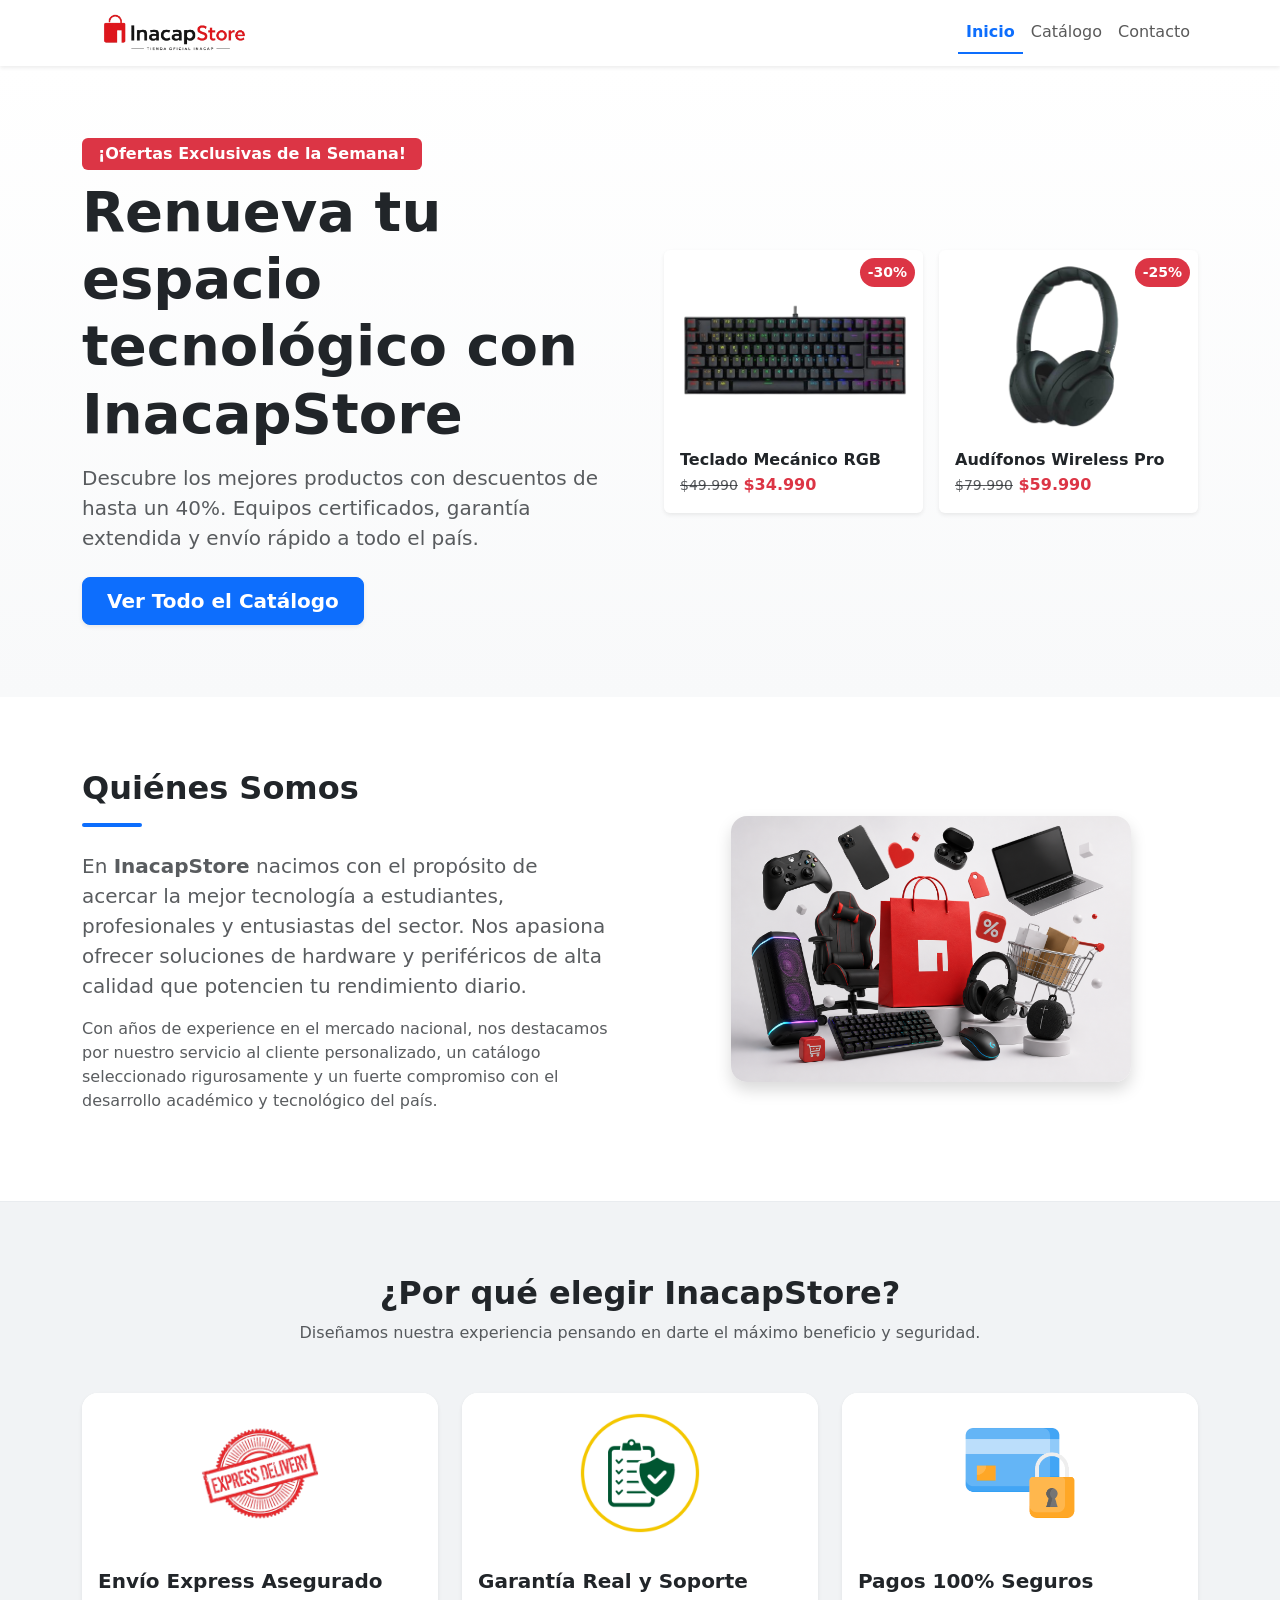
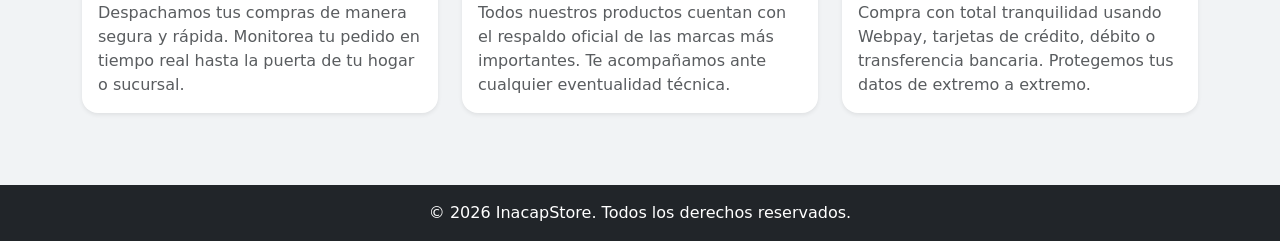
==== index.html @ 70264cdc "Add files via upload" ====
<!DOCTYPE html>
<html lang="es">
<head>
    <meta charset="UTF-8">
    <meta name="viewport" content="width=device-width, initial-scale=1.0">
    <title>InacapStore - Inicio</title>
    <link href="https://cdn.jsdelivr.net/npm/bootstrap@5.3.0/dist/css/bootstrap.min.css" rel="stylesheet">
    <link rel="stylesheet" href="css/style.css">
    <style>
        /* Estilos específicos para mejorar el aspecto visual del Index */
        .hero-section {
            background: linear-gradient(135deg, #f8f9fa 0%, #e9ecef 100%);
        }
        .card-benefit img {
            height: 180px;
            object-fit: cover;
        }
        .promo-card {
            transition: transform 0.3s ease;
        }
        .promo-card:hover {
            transform: translateY(-5px);
            cursor: pointer;
        }
    </style>
</head>
<body>

    <nav class="navbar navbar-expand-lg navbar-light bg-white shadow-sm sticky-top">
        <div class="container">
            <a class="navbar-brand" href="index.html">
                <img src="assets/logo.png" alt="Logo InacapStore" class="logo-navbar" style="height: 40px;">
            </a>
            <button class="navbar-toggler" type="button" data-bs-toggle="collapse" data-bs-target="#navbarNav">
                <span class="navbar-toggler-icon"></span>
            </button>
            <div class="collapse navbar-collapse" id="navbarNav">
                <ul class="navbar-nav ms-auto">
                    <li class="nav-item"><a class="nav-link active fw-bold text-primary" href="index.html">Inicio</a></li>
                    <li class="nav-item"><a class="nav-link" href="catalogo.html">Catálogo</a></li>
                    <li class="nav-item"><a class="nav-link" href="contacto.html">Contacto</a></li>
                </ul>
            </div>
        </div>
    </nav>

    <main>
        <section class="hero-section py-5 border-bottom">
            <div class="container py-4">
                <div class="row align-items-center g-5">
                    <div class="col-lg-6">
                        <span class="badge bg-danger mb-2 px-3 py-2 fs-6">¡Ofertas Exclusivas de la Semana!</span>
                        <h1 class="display-4 fw-bold text-dark mb-3">Renueva tu espacio tecnológico con InacapStore</h1>
                        <p class="lead text-muted mb-4">Descubre los mejores productos con descuentos de hasta un 40%. Equipos certificados, garantía extendida y envío rápido a todo el país.</p>
                        <a href="catalogo.html" class="btn btn-primary btn-lg px-4 me-md-2 fw-bold shadow-sm btn-movimiento-cta">Ver Todo el Catálogo</a>
                    </div>
                    
                    <div class="col-lg-6">
                        <div class="row g-3">
                            <div class="col-sm-6" onclick="location.href='catalogo.html';">
                                <div class="card h-100 border-0 shadow-sm promo-card">
                                    <span class="position-absolute top-0 end-0 bg-danger text-white px-2 py-1 m-2 rounded-pill small fw-bold">-30%</span>
                                    <img src="assets/producto-oferta1.png" class="card-img-top p-2 rounded-4" alt="Teclado Gamer" onerror="this.src='https://via.placeholder.com/250x180?text=Producto+Oferta+1'">
                                    <div class="card-body pt-0">
                                        <h6 class="card-title fw-bold mb-1 text-truncate">Teclado Mecánico RGB</h6>
                                        <p class="text-danger fw-bold mb-0"><del class="text-muted small fw-normal">$49.990</del> $34.990</p>
                                    </div>
                                </div>
                            </div>
                            <div class="col-sm-6" onclick="location.href='catalogo.html';">
                                <div class="card h-100 border-0 shadow-sm promo-card">
                                    <span class="position-absolute top-0 end-0 bg-danger text-white px-2 py-1 m-2 rounded-pill small fw-bold">-25%</span>
                                    <img src="assets/producto-oferta2.png" class="card-img-top p-2 rounded-4" alt="Audífonos Pro" onerror="this.src='https://via.placeholder.com/250x180?text=Producto+Oferta+2'">
                                    <div class="card-body pt-0">
                                        <h6 class="card-title fw-bold mb-1 text-truncate">Audífonos Wireless Pro</h6>
                                        <p class="text-danger fw-bold mb-0"><del class="text-muted small fw-normal">$79.990</del> $59.990</p>
                                    </div>
                                </div>
                            </div>
                        </div>
                    </div>
                </div>
            </div>
        </section>
<section class="py-5 bg-white">
    <div class="container py-4">
        <div class="row align-items-center g-5">
            <div class="col-md-6">
                <h2 class="fw-bold mb-3 text-dark">Quiénes Somos</h2>
                <div class="hr-theme mb-4" style="width: 60px; height: 4px; background-color: var(--bs-primary); border-radius: 2px;"></div>
                <p class="text-muted fs-5 lh-base">En <strong>InacapStore</strong> nacimos con el propósito de acercar la mejor tecnología a estudiantes, profesionales y entusiastas del sector. Nos apasiona ofrecer soluciones de hardware y periféricos de alta calidad que potencien tu rendimiento diario.</p>
                <p class="text-muted lh-base">Con años de experience en el mercado nacional, nos destacamos por nuestro servicio al cliente personalizado, un catálogo seleccionado rigurosamente y un fuerte compromiso con el desarrollo académico y tecnológico del país.</p>
            </div>
            
            <div class="col-md-6 d-flex align-items-center justify-content-center">
                <img src="assets/quienes-somos.png" 
                     alt="Equipo de InacapStore" 
                     class="img-fluid rounded-4 shadow" 
                     style="max-width: 100%; width: 400px; height: auto;"
                     onerror="this.src='https://via.placeholder.com/450x300?text=Nuestra+Empresa'">
            </div>
        </div>
    </div>
</section>

        <section class="py-5 bg-light border-top">
            <div class="container py-4">
                <div class="text-center mb-5">
                    <h2 class="fw-bold text-dark">¿Por qué elegir InacapStore?</h2>
                    <p class="text-muted">Diseñamos nuestra experiencia pensando en darte el máximo beneficio y seguridad.</p>
                </div>
                
                <div class="row g-4">
                    <div class="col-md-4">
                        <div class="card h-100 border-0 shadow-sm card-benefit rounded-4 overflow-hidden">
                            <img src="assets/envio.png" class="card-img-top" alt="Envío Rápido" onerror="this.src='https://via.placeholder.com/400x200?text=Env%C3%ADo+Express'">
                            <div class="card-body">
                                <h5 class="card-title fw-bold">Envío Express Asegurado</h5>
                                <p class="card-text text-muted">Despachamos tus compras de manera segura y rápida. Monitorea tu pedido en tiempo real hasta la puerta de tu hogar o sucursal.</p>
                            </div>
                        </div>
                    </div>
                    
                    <div class="col-md-4">
                        <div class="card h-100 border-0 shadow-sm card-benefit rounded-4 overflow-hidden">
                            <img src="assets/garantia.png" class="card-img-top" alt="Garantía Extendida" onerror="this.src='https://via.placeholder.com/400x200?text=Garant%C3%ADa+Oficial'">
                            <div class="card-body">
                                <h5 class="card-title fw-bold">Garantía Real y Soporte</h5>
                                <p class="card-text text-muted">Todos nuestros productos cuentan con el respaldo oficial de las marcas más importantes. Te acompañamos ante cualquier eventualidad técnica.</p>
                            </div>
                        </div>
                    </div>
                    
                    <div class="col-md-4">
                        <div class="card h-100 border-0 shadow-sm card-benefit rounded-4 overflow-hidden">
                            <img src="assets/pago.png" class="card-img-top" alt="Pago Seguro" onerror="this.src='https://via.placeholder.com/400x200?text=Pago+100%25+Seguro'">
                            <div class="card-body">
                                <h5 class="card-title fw-bold">Pagos 100% Seguros</h5>
                                <p class="card-text text-muted">Compra con total tranquilidad usando Webpay, tarjetas de crédito, débito o transferencia bancaria. Protegemos tus datos de extremo a extremo.</p>
                            </div>
                        </div>
                    </div>
                </div>
            </div>
        </section>
    </main>

    <footer class="bg-dark text-white text-center py-3">
        <p class="mb-0">&copy; 2026 InacapStore. Todos los derechos reservados.</p>
    </footer>

    <script src="https://cdn.jsdelivr.net/npm/bootstrap@5.3.0/dist/js/bootstrap.bundle.min.js"></script>
</body>
</html>
---- css/style.css ----
/* css/style.css */
body {
    display: flex;
    flex-direction: column;
    min-height: 100vh;
    background-color: #f8f9fa;
}

main {
    flex: 1;
}

.card-img-top {
    object-fit: cover;
    height: 200px;
}

/* Estado activo del menú */
.nav-link.active {
    border-bottom: 2px solid #0d6efd;
}

/* Ajuste personalizado para el logo en la barra de navegación */
.logo-navbar {
    height: 40px;      
    width: auto;       
    max-width: 100%;   
}

/* Ajuste para las imágenes del carrusel del catálogo */
.carousel-inner img {
    height: 220px; 
    width: 100%; 
    object-fit: contain; 
    background-color: #f8f9fa; 
    padding: 10px; 
}

/* ==========================================
   SECCIÓN DE BENEFICIOS (INDEX)
   ========================================== */

/* 1. Estado inicial de la tarjeta de beneficio */
.card-benefit {
    transition: transform 0.3s ease, box-shadow 0.3s ease; 
    will-change: transform, box-shadow; 
}
/* 2. Ajuste uniforme para ver las imágenes COMPLETAS */
.card-benefit .card-img-top {
    height: 160px;          
    object-fit: contain;    
    padding: 20px;          
    background-color: #ffffff; 
}

/* 3. Animación al pasar el mouse (Hover) */
.card-benefit:hover {
    transform: translateY(-8px); 
    box-shadow: 0 12px 24px rgba(0, 0, 0, 0.15) !important; 
}

.img-quienes-somos {
    max-width: 500px !important; 
    height: auto; 
}

/* ==========================================
   ANIMACIÓN DEL MENÚ DE NAVEGACIÓN (NAVBAR)
   ========================================== */

/* 1. Estado inicial de los botones del menú */
.navbar-nav .nav-link {
    transition: transform 0.2s ease, color 0.2s ease; 
    display: inline-block; 
}

/* 2. Efecto al pasar el mouse (Hover) */
.navbar-nav .nav-link:hover {
    color: #0d6efd !important; 
    transform: scale(1.15);    
}

/* ==========================================
   BOTÓN HERO EN MOVIMIENTO (LATIDO INFINITO)
   ========================================== */

/* 1. Definimos las reglas del movimiento */
@keyframes latidoCta {
    0% {
        transform: scale(1);
        box-shadow: 0 4px 6px rgba(13, 110, 253, 0.3);
    }
    50% {
        transform: scale(1.05); 
        box-shadow: 0 12px 24px rgba(13, 110, 253, 0.5); 
    }
    100% {
        transform: scale(1);
        box-shadow: 0 4px 6px rgba(13, 110, 253, 0.3);
    }
}

/* 2. Aplicamos la animación al botón */
.btn-movimiento-cta {
    display: inline-block;
    animation: latidoCta 2.5s infinite ease-in-out; 
    transition: all 0.2s ease; /
}

/* 3. Comportamiento interactivo al pasar el mouse (Hover) */
.btn-movimiento-cta:hover {
    animation-play-state: paused; 
    transform: scale(1.08); 
    box-shadow: 0 8px 16px rgba(13, 110, 253, 0.4);
}

/* ==========================================
   UNIFICACIÓN DE FONDOS Y PALETA (INDEX)
   ========================================== */

/* 1. El fondo del Hero */
.hero-section {
    background: linear-gradient(180deg, #ffffff 0%, #f8f9fa 100%) !important;
    border-bottom: none !important; 
}

/* 2. Sección Quiénes Somos*/
.bg-white {
    background-color: #ffffff !important;
}

/* 3. Sección Beneficios*/
.bg-light {
    background-color: #f1f3f5 !important;
    border-top: 1px solid #e9ecef !important; 
}

/* 4.tarjetas de beneficios*/
.card-benefit {
    background-color: #ffffff !important;
}

/* ==========================================
   LIMPIEZA DE FONDOS EN EL CATÁLOGO
   ========================================== */

/* 1. Forzar que el fondo de las tarjetas sea blanco puro */
#contenedor-productos .card {
    background-color: #ffffff !important;
}

/* 2. Forzar que la zona del carrusel de imágenes sea blanca pura */
#contenedor-productos .carousel,
#contenedor-productos .carousel-inner,
#contenedor-productos .carousel-item {
    background-color: #ffffff !important;
}

/* 3. Darle un fondo blanco limpio a las propias imágenes por seguridad */
#contenedor-productos .card-img-top {
    background-color: #ffffff !important;
    object-fit: contain; 
}

/* Por defecto (Celulares y Tablets): El carrito se queda abajo normalmente */
.carrito-responsivo {
    position: relative;
    top: 0 !important;
    margin-top: 20px;
}

/* Solo en pantallas de Computadores (desde 992px hacia arriba) */
@media (min-width: 992px) {
    .carrito-responsivo {
        position: -webkit-sticky;
        position: sticky;
        top: 75px !important; 
        z-index: 1020;
    }
}

/* Forzar ancho completo de tarjetas en pantallas muy pequeñas */
@media (max-width: 768px) {
    #contenedor-productos .col-md-6 {
        width: 100% !important;
    }
}
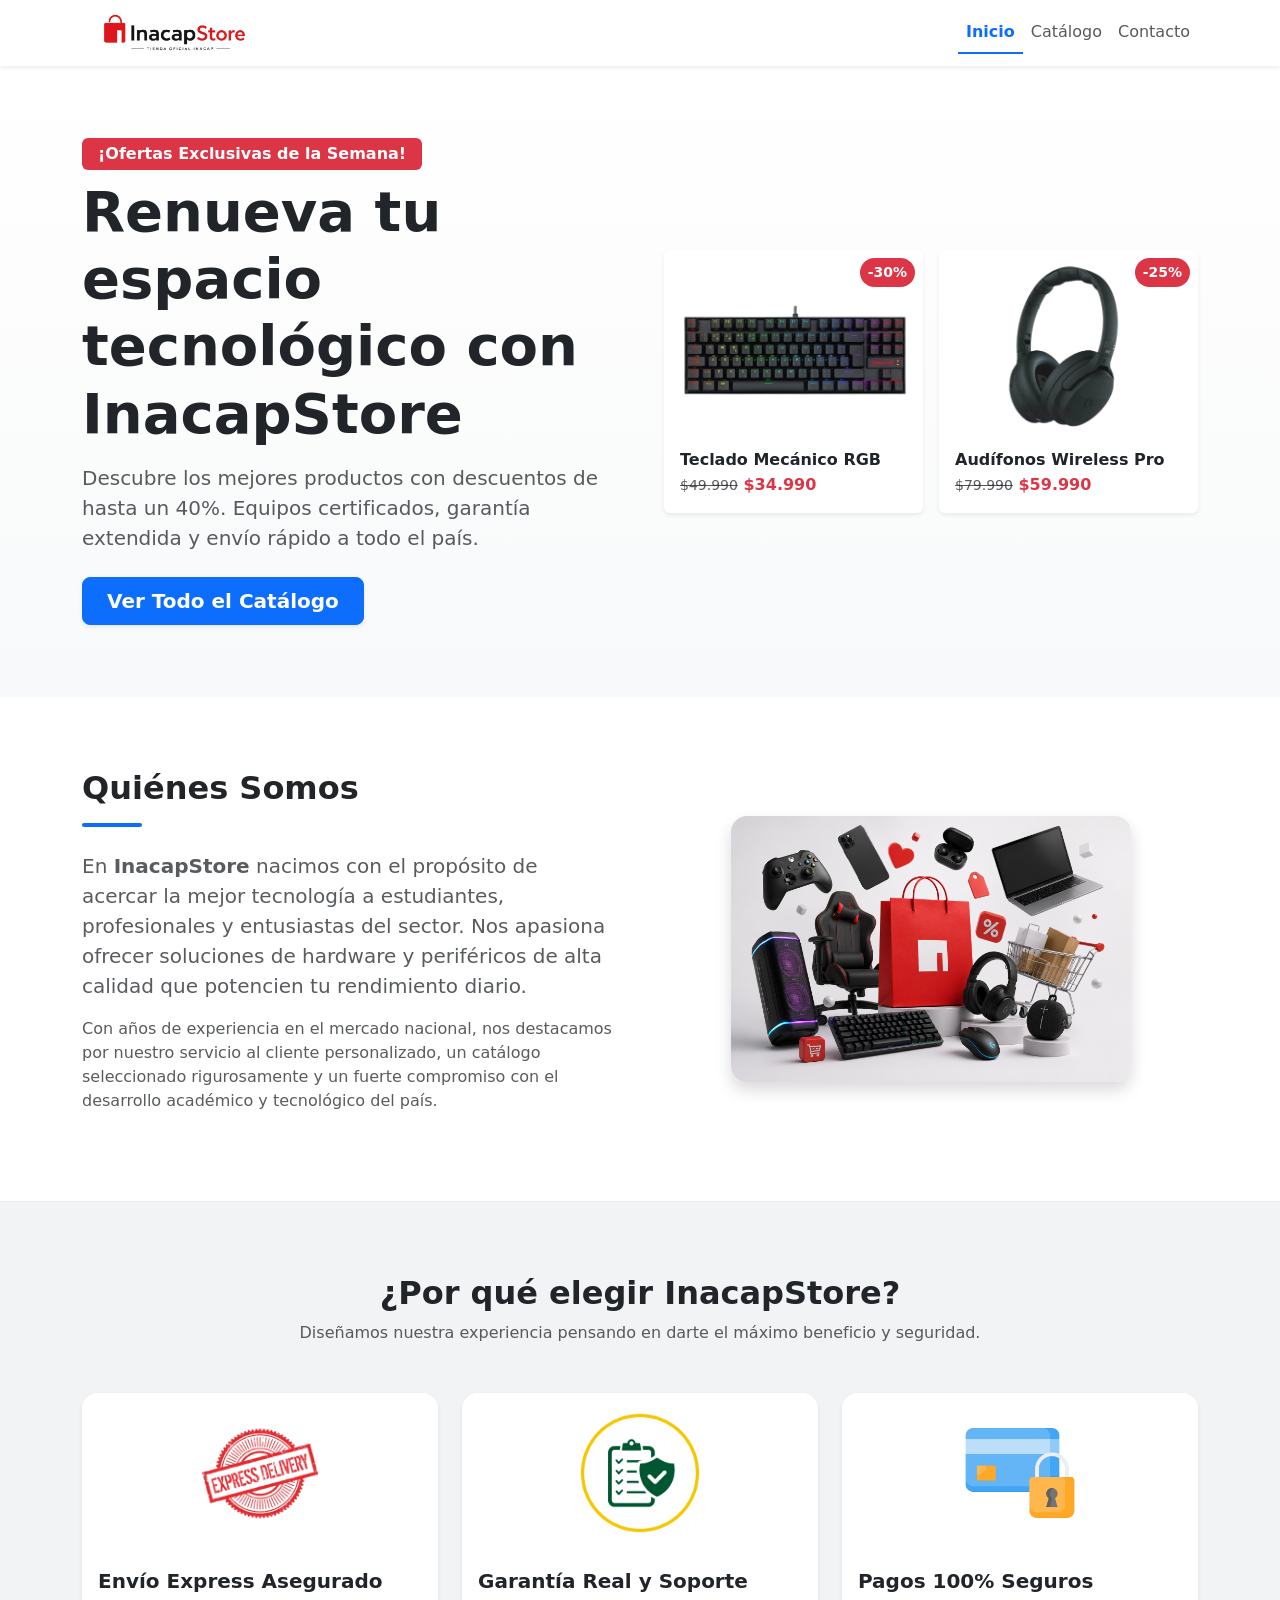
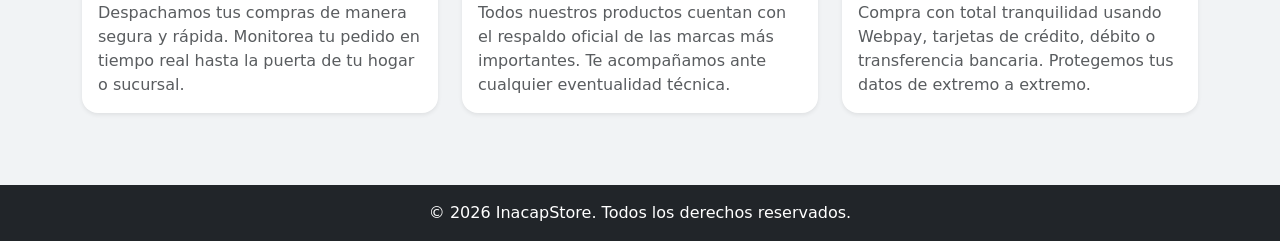
==== commit d7db2d78: "Fix HTML encoding issues in index.html" ====
--- a/index.html
+++ b/index.html
@@ -89,7 +89,7 @@
                 <h2 class="fw-bold mb-3 text-dark">Quiénes Somos</h2>
                 <div class="hr-theme mb-4" style="width: 60px; height: 4px; background-color: var(--bs-primary); border-radius: 2px;"></div>
                 <p class="text-muted fs-5 lh-base">En <strong>InacapStore</strong> nacimos con el propósito de acercar la mejor tecnología a estudiantes, profesionales y entusiastas del sector. Nos apasiona ofrecer soluciones de hardware y periféricos de alta calidad que potencien tu rendimiento diario.</p>
-                <p class="text-muted lh-base">Con años de experience en el mercado nacional, nos destacamos por nuestro servicio al cliente personalizado, un catálogo seleccionado rigurosamente y un fuerte compromiso con el desarrollo académico y tecnológico del país.</p>
+                <p class="text-muted lh-base">Con años de experiencia en el mercado nacional, nos destacamos por nuestro servicio al cliente personalizado, un catálogo seleccionado rigurosamente y un fuerte compromiso con el desarrollo académico y tecnológico del país.</p>
             </div>
             
             <div class="col-md-6 d-flex align-items-center justify-content-center">
@@ -151,4 +151,4 @@
 
     <script src="https://cdn.jsdelivr.net/npm/bootstrap@5.3.0/dist/js/bootstrap.bundle.min.js"></script>
 </body>
-</html>+</html>
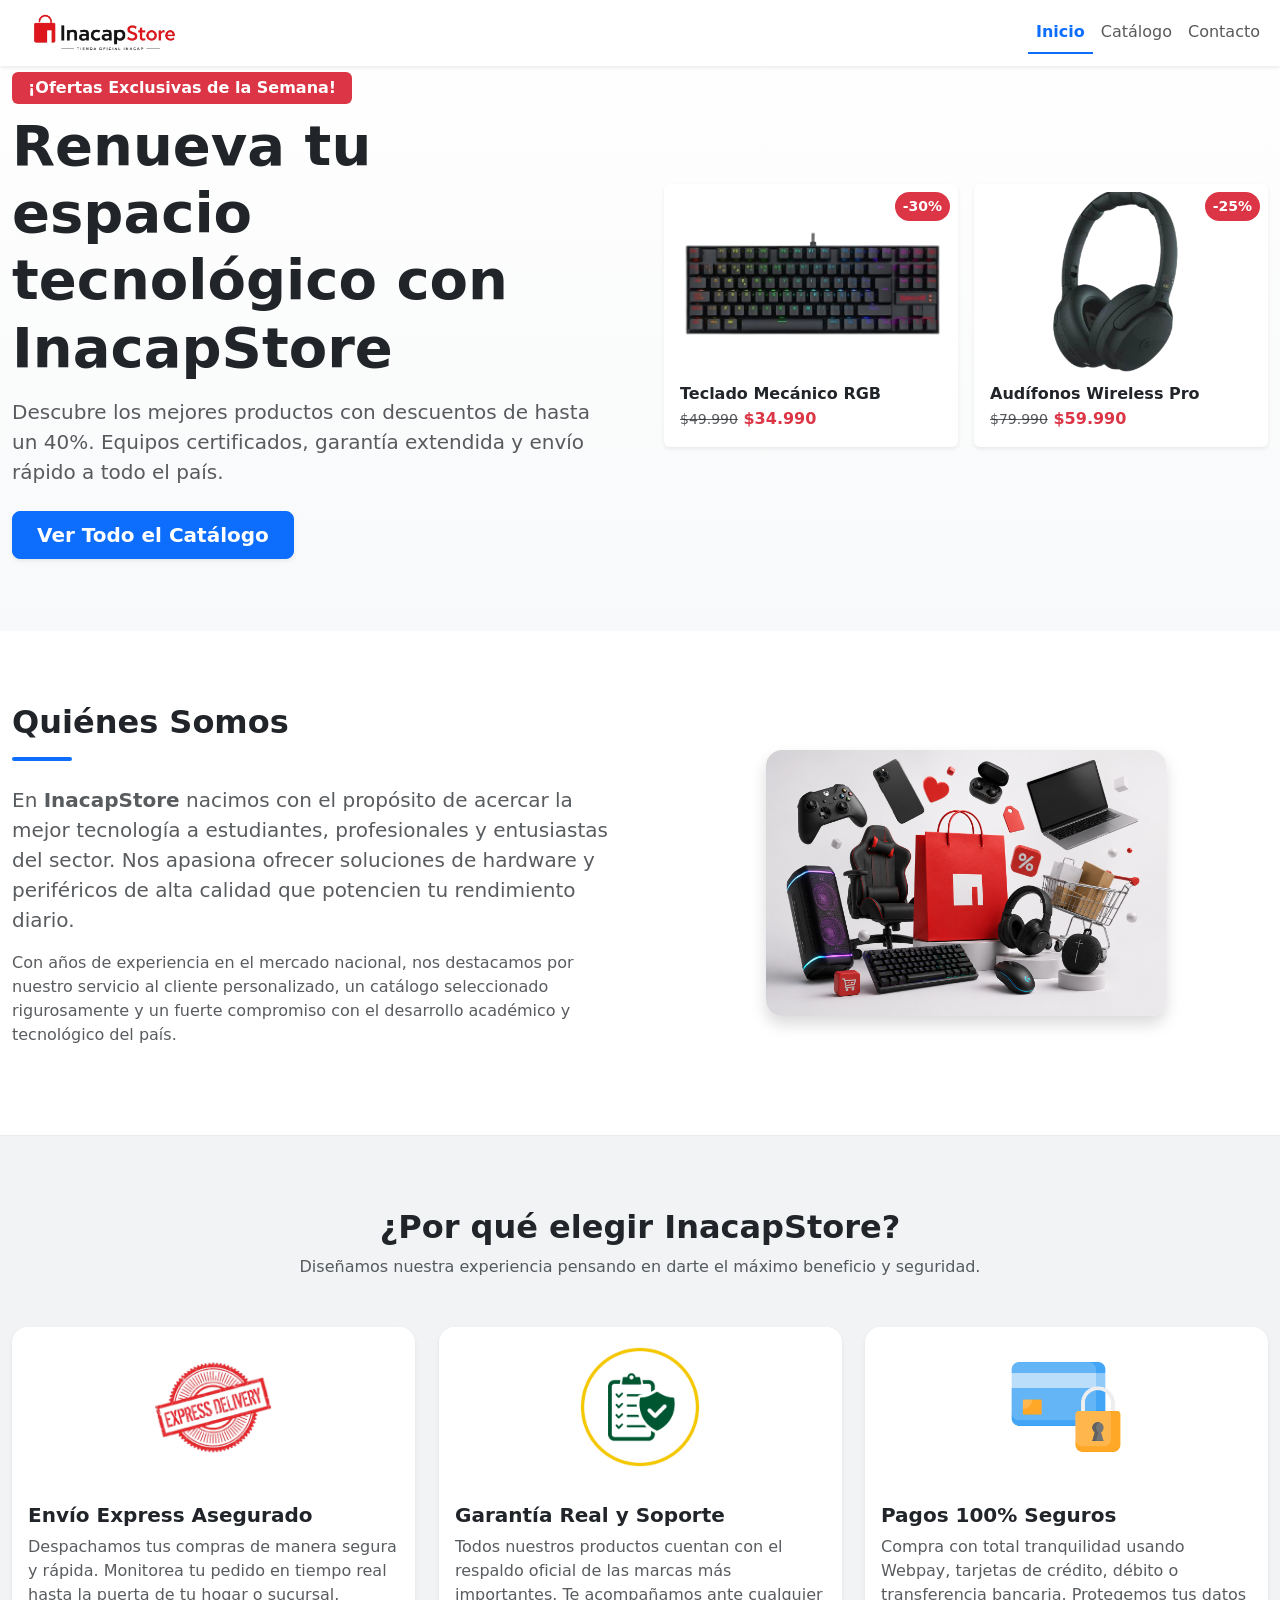
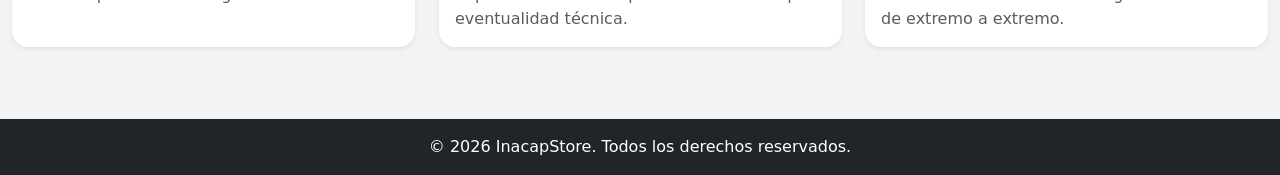
==== commit 876284c7: "Add files via upload" ====
--- a/index.html
+++ b/index.html
@@ -26,7 +26,7 @@
 </head>
 <body>
 
-    <nav class="navbar navbar-expand-lg navbar-light bg-white shadow-sm sticky-top">
+    <nav class="navbar navbar-expand-lg navbar-light bg-white shadow-sm fixed-top">
         <div class="container">
             <a class="navbar-brand" href="index.html">
                 <img src="assets/logo.png" alt="Logo InacapStore" class="logo-navbar" style="height: 40px;">
@@ -151,4 +151,4 @@
 
     <script src="https://cdn.jsdelivr.net/npm/bootstrap@5.3.0/dist/js/bootstrap.bundle.min.js"></script>
 </body>
-</html>
+</html>
--- a/css/style.css
+++ b/css/style.css
@@ -184,4 +184,18 @@
     #contenedor-productos .col-md-6 {
         width: 100% !important;
     }
+}
+
+/* ==========================================
+   BLOQUEO DE DESBORDE HORIZONTAL (INICIO)
+   ========================================== */
+html, body {
+    max-width: 100% !important;
+    overflow-x: hidden !important;
+}
+
+/* Forzamos también al contenedor principal a no salirse jamás */
+main, .container, .container-fluid {
+    max-width: 100% !important;
+    overflow-x: hidden !important;
 }
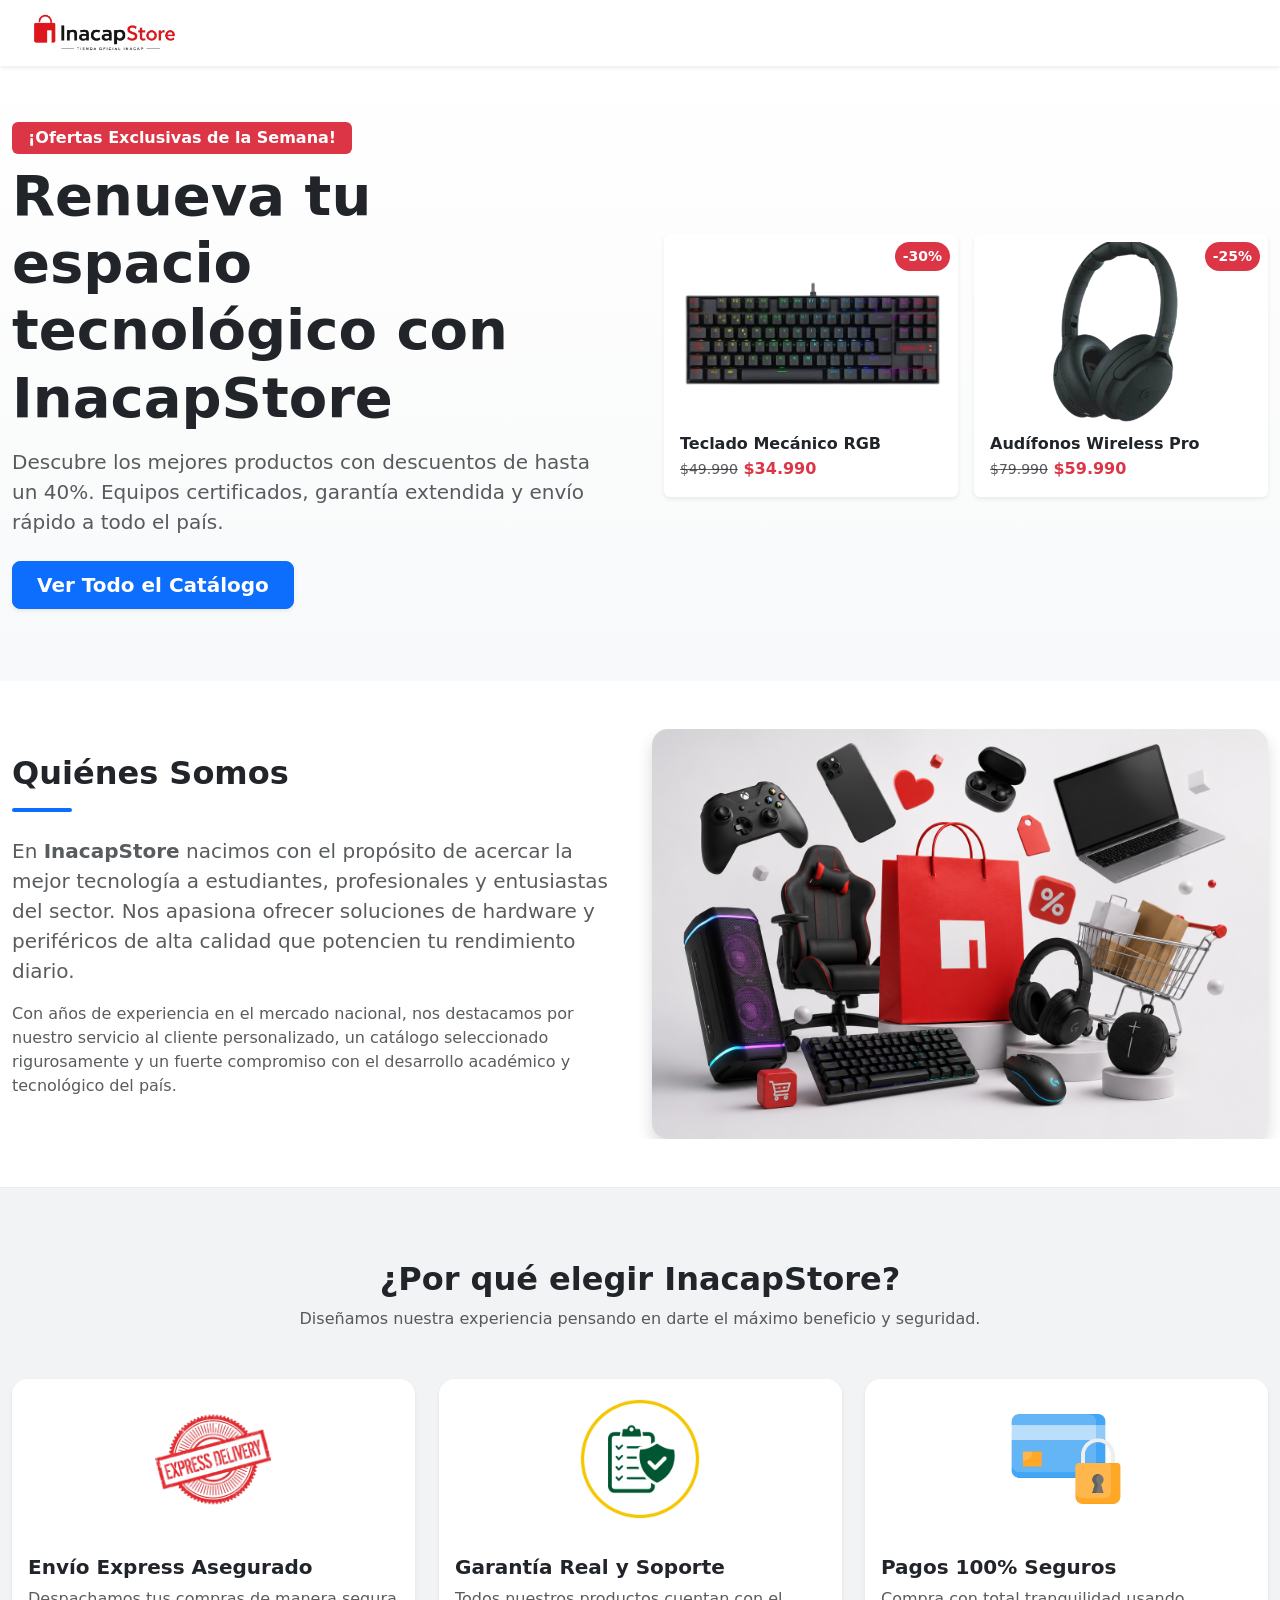
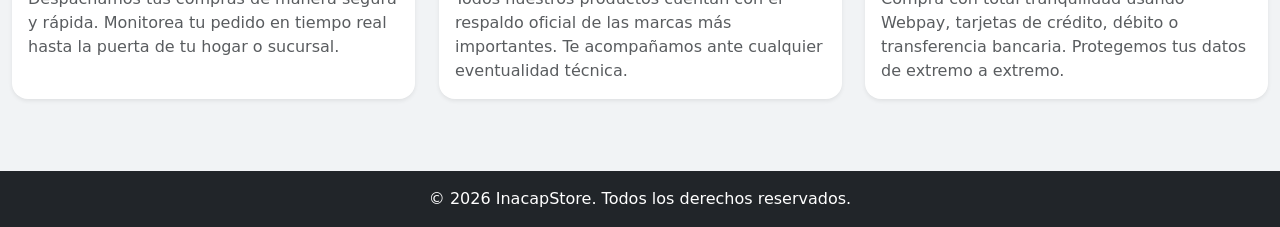
==== commit 0a669535: "Add files via upload" ====
--- a/index.html
+++ b/index.html
@@ -35,10 +35,7 @@
                 <span class="navbar-toggler-icon"></span>
             </button>
             <div class="collapse navbar-collapse" id="navbarNav">
-                <ul class="navbar-nav ms-auto">
-                    <li class="nav-item"><a class="nav-link active fw-bold text-primary" href="index.html">Inicio</a></li>
-                    <li class="nav-item"><a class="nav-link" href="catalogo.html">Catálogo</a></li>
-                    <li class="nav-item"><a class="nav-link" href="contacto.html">Contacto</a></li>
+                <ul class="navbar-nav ms-auto" id="menu-navegacion">
                 </ul>
             </div>
         </div>
@@ -82,23 +79,27 @@
                 </div>
             </div>
         </section>
-<section class="py-5 bg-white">
-    <div class="container py-4">
-        <div class="row align-items-center g-5">
-            <div class="col-md-6">
+<section class="py-4 py-md-5 bg-white overflow-hidden">
+    
+    <div class="container">
+        
+        <div class="row align-items-center g-4">
+            
+            <div class="col-12 col-md-6">
                 <h2 class="fw-bold mb-3 text-dark">Quiénes Somos</h2>
                 <div class="hr-theme mb-4" style="width: 60px; height: 4px; background-color: var(--bs-primary); border-radius: 2px;"></div>
                 <p class="text-muted fs-5 lh-base">En <strong>InacapStore</strong> nacimos con el propósito de acercar la mejor tecnología a estudiantes, profesionales y entusiastas del sector. Nos apasiona ofrecer soluciones de hardware y periféricos de alta calidad que potencien tu rendimiento diario.</p>
                 <p class="text-muted lh-base">Con años de experiencia en el mercado nacional, nos destacamos por nuestro servicio al cliente personalizado, un catálogo seleccionado rigurosamente y un fuerte compromiso con el desarrollo académico y tecnológico del país.</p>
             </div>
             
-            <div class="col-md-6 d-flex align-items-center justify-content-center">
+            <div class="col-12 col-md-6 d-flex align-items-center justify-content-center justify-content-md-end">
                 <img src="assets/quienes-somos.png" 
-                     alt="Equipo de InacapStore" 
-                     class="img-fluid rounded-4 shadow" 
-                     style="max-width: 100%; width: 400px; height: auto;"
-                     onerror="this.src='https://via.placeholder.com/450x300?text=Nuestra+Empresa'">
+                    alt="Equipo de InacapStore" 
+                    class="img-fluid rounded-4 shadow" 
+                    style="width: 100%; max-width: 650px; height: auto; display: block;"
+                    onerror="this.src='https://via.placeholder.com/600x300?text=Nuestra+Empresa'">
             </div>
+
         </div>
     </div>
 </section>
@@ -150,5 +151,8 @@
     </footer>
 
     <script src="https://cdn.jsdelivr.net/npm/bootstrap@5.3.0/dist/js/bootstrap.bundle.min.js"></script>
+    
+    <script src="js/init.js"></script>
+</body>
 </body>
 </html>
--- a/css/style.css
+++ b/css/style.css
@@ -1,24 +1,29 @@
-/* css/style.css */
-body {
+/* ==========================================
+   1. CONFIGURACIÓN GENERAL Y RESETEO
+   ========================================== */
+html, body {
+    max-width: 100% !important;
+    overflow-x: hidden !important;
     display: flex;
     flex-direction: column;
     min-height: 100vh;
     background-color: #f8f9fa;
+    padding-top: 25px !important; /* Ajustado para el menú fixed-top */
 }
 
 main {
     flex: 1;
 }
 
-.card-img-top {
-    object-fit: cover;
-    height: 200px;
+/* Forzamos también al contenedor principal a no salirse jamás */
+main, .container, .container-fluid {
+    max-width: 100% !important;
+    overflow-x: hidden !important;
 }
 
-/* Estado activo del menú */
-.nav-link.active {
-    border-bottom: 2px solid #0d6efd;
-}
+/* ==========================================
+   2. NAVBAR (MENÚ DE NAVEGACIÓN)
+   ========================================== */
 
 /* Ajuste personalizado para el logo en la barra de navegación */
 .logo-navbar {
@@ -27,25 +32,41 @@
     max-width: 100%;   
 }
 
-/* Ajuste para las imágenes del carrusel del catálogo */
-.carousel-inner img {
-    height: 220px; 
-    width: 100%; 
-    object-fit: contain; 
-    background-color: #f8f9fa; 
-    padding: 10px; 
+/* Estado activo del menú */
+.nav-link.active {
+    border-bottom: 2px solid #0d6efd;
+}
+
+/* Estado inicial de los botones del menú */
+.navbar-nav .nav-link {
+    transition: transform 0.2s ease, color 0.2s ease; 
+    display: inline-block; 
+}
+
+/* Efecto al pasar el mouse (Hover) */
+.navbar-nav .nav-link:hover {
+    color: #0d6efd !important; 
+    transform: scale(1.15);    
 }
 
 /* ==========================================
-   SECCIÓN DE BENEFICIOS (INDEX)
+   3. SECCIÓN INICIO (INDEX) & BENEFICIOS
    ========================================== */
 
-/* 1. Estado inicial de la tarjeta de beneficio */
+/* El fondo del Hero */
+.hero-section {
+    background: linear-gradient(180deg, #ffffff 0%, #f8f9fa 100%) !important;
+    border-bottom: none !important; 
+}
+
+/* Tarjetas de beneficio (Propiedades unificadas para evitar repetición) */
 .card-benefit {
+    background-color: #ffffff !important;
     transition: transform 0.3s ease, box-shadow 0.3s ease; 
     will-change: transform, box-shadow; 
 }
-/* 2. Ajuste uniforme para ver las imágenes COMPLETAS */
+
+/* Ajuste uniforme para ver las imágenes COMPLETAS en beneficios */
 .card-benefit .card-img-top {
     height: 160px;          
     object-fit: contain;    
@@ -53,7 +74,7 @@
     background-color: #ffffff; 
 }
 
-/* 3. Animación al pasar el mouse (Hover) */
+/* Animación al pasar el mouse (Hover) en beneficios */
 .card-benefit:hover {
     transform: translateY(-8px); 
     box-shadow: 0 12px 24px rgba(0, 0, 0, 0.15) !important; 
@@ -64,27 +85,17 @@
     height: auto; 
 }
 
-/* ==========================================
-   ANIMACIÓN DEL MENÚ DE NAVEGACIÓN (NAVBAR)
-   ========================================== */
-
-/* 1. Estado inicial de los botones del menú */
-.navbar-nav .nav-link {
-    transition: transform 0.2s ease, color 0.2s ease; 
-    display: inline-block; 
+/* Secciones genéricas de fondo */
+.bg-white {
+    background-color: #ffffff !important;
 }
 
-/* 2. Efecto al pasar el mouse (Hover) */
-.navbar-nav .nav-link:hover {
-    color: #0d6efd !important; 
-    transform: scale(1.15);    
+.bg-light {
+    background-color: #f1f3f5 !important;
+    border-top: 1px solid #e9ecef !important; 
 }
 
-/* ==========================================
-   BOTÓN HERO EN MOVIMIENTO (LATIDO INFINITO)
-   ========================================== */
-
-/* 1. Definimos las reglas del movimiento */
+/* Animación Latido Infinito */
 @keyframes latidoCta {
     0% {
         transform: scale(1);
@@ -100,14 +111,13 @@
     }
 }
 
-/* 2. Aplicamos la animación al botón */
+/* Aplicamos la animación al botón (Sintaxis corregida aquí) */
 .btn-movimiento-cta {
     display: inline-block;
     animation: latidoCta 2.5s infinite ease-in-out; 
-    transition: all 0.2s ease; /
+    transition: all 0.2s ease; 
 }
 
-/* 3. Comportamiento interactivo al pasar el mouse (Hover) */
 .btn-movimiento-cta:hover {
     animation-play-state: paused; 
     transform: scale(1.08); 
@@ -115,52 +125,39 @@
 }
 
 /* ==========================================
-   UNIFICACIÓN DE FONDOS Y PALETA (INDEX)
+   4. SECCIÓN CATÁLOGO & CARRUSEL
    ========================================== */
 
-/* 1. El fondo del Hero */
-.hero-section {
-    background: linear-gradient(180deg, #ffffff 0%, #f8f9fa 100%) !important;
-    border-bottom: none !important; 
+.card-img-top {
+    height: 200px;
+    object-fit: cover;
 }
 
-/* 2. Sección Quiénes Somos*/
-.bg-white {
-    background-color: #ffffff !important;
+/* Ajuste para las imágenes del carrusel del catálogo */
+.carousel-inner img {
+    height: 220px; 
+    width: 100%; 
+    object-fit: contain; 
+    background-color: #f8f9fa; 
+    padding: 10px; 
 }
 
-/* 3. Sección Beneficios*/
-.bg-light {
-    background-color: #f1f3f5 !important;
-    border-top: 1px solid #e9ecef !important; 
-}
-
-/* 4.tarjetas de beneficios*/
-.card-benefit {
-    background-color: #ffffff !important;
-}
-
-/* ==========================================
-   LIMPIEZA DE FONDOS EN EL CATÁLOGO
-   ========================================== */
-
-/* 1. Forzar que el fondo de las tarjetas sea blanco puro */
-#contenedor-productos .card {
-    background-color: #ffffff !important;
-}
-
-/* 2. Forzar que la zona del carrusel de imágenes sea blanca pura */
+/* Limpieza de fondos en tarjetas del catálogo */
+#contenedor-productos .card,
 #contenedor-productos .carousel,
 #contenedor-productos .carousel-inner,
 #contenedor-productos .carousel-item {
     background-color: #ffffff !important;
 }
 
-/* 3. Darle un fondo blanco limpio a las propias imágenes por seguridad */
 #contenedor-productos .card-img-top {
     background-color: #ffffff !important;
     object-fit: contain; 
 }
+
+/* ==========================================
+   5. DISEÑO RESPONSIVO (MEDIA QUERIES)
+   ========================================== */
 
 /* Por defecto (Celulares y Tablets): El carrito se queda abajo normalmente */
 .carrito-responsivo {
@@ -174,28 +171,14 @@
     .carrito-responsivo {
         position: -webkit-sticky;
         position: sticky;
-        top: 75px !important; 
+        top: 98px !important; 
         z-index: 1020;
     }
 }
 
-/* Forzar ancho completo de tarjetas en pantallas muy pequeñas */
+/* Forzar ancho completo de tarjetas en pantallas pequeñas */
 @media (max-width: 768px) {
     #contenedor-productos .col-md-6 {
         width: 100% !important;
     }
-}
-
-/* ==========================================
-   BLOQUEO DE DESBORDE HORIZONTAL (INICIO)
-   ========================================== */
-html, body {
-    max-width: 100% !important;
-    overflow-x: hidden !important;
-}
-
-/* Forzamos también al contenedor principal a no salirse jamás */
-main, .container, .container-fluid {
-    max-width: 100% !important;
-    overflow-x: hidden !important;
 }
